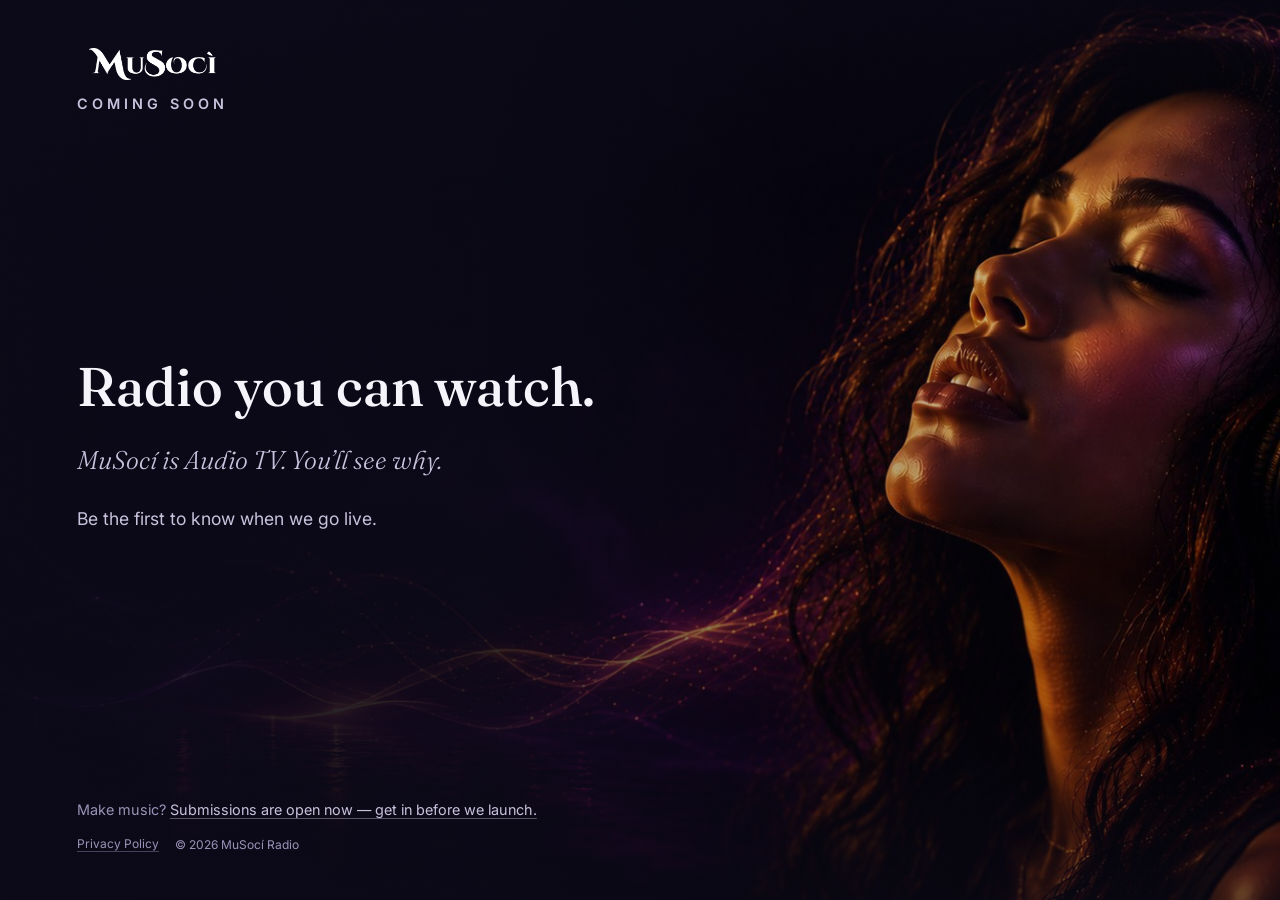
==== index.html @ f0b637be "Add files via upload" ====
<!DOCTYPE html>
<html lang="en">
<head>
<meta charset="UTF-8" />
<meta name="viewport" content="width=device-width, initial-scale=1.0" />
<title>MuSocí Radio — Coming Soon</title>
<meta name="description" content="MuSocí Radio is coming soon. Radio you can watch. Be the first to know when we go live." />
<meta name="robots" content="noindex" />
<!-- Open Graph / social share preview -->
<meta property="og:site_name" content="MuSocí Radio" />
<meta property="og:type" content="website" />
<meta property="og:title" content="MuSocí Radio — Coming Soon" />
<meta property="og:description" content="Radio you can watch. Be the first to know when we go live." />
<meta property="og:url" content="https://musociradio.com/" />
<meta property="og:image" content="https://musociradio.com/hero.jpg?v=1" />
<meta name="twitter:card" content="summary_large_image" />
<meta name="twitter:title" content="MuSocí Radio — Coming Soon" />
<meta name="twitter:description" content="Radio you can watch. Be the first to know when we go live." />
<meta name="twitter:image" content="https://musociradio.com/hero.jpg?v=1" />
<link rel="icon" type="image/png" href="MuSoci_wht.png" />
<link rel="apple-touch-icon" href="MuSoci_wht.png" />
<link rel="preconnect" href="https://fonts.googleapis.com">
<link rel="preconnect" href="https://fonts.gstatic.com" crossorigin>
<link href="https://fonts.googleapis.com/css2?family=Fraunces:opsz,wght@9..144,300;9..144,500;9..144,600&family=Inter:wght@300;400;500;600;700&display=swap" rel="stylesheet">
<link rel="stylesheet" href="styles.css?v=2" />
<script>
  (function (s, e, n, d, er) {
    s['Sender'] = er;
    s[er] = s[er] || function () {
      (s[er].q = s[er].q || []).push(arguments)
    }, s[er].l = 1 * new Date();
    s[er].on = function(event, callback) {
      s[er].listeners = s[er].listeners || {};
      (s[er].listeners[event] = s[er].listeners[event] || []).push(callback);
    };
    var a = e.createElement(n),
        m = e.getElementsByTagName(n)[0];
    a.async = 1;
    a.src = d;
    m.parentNode.insertBefore(a, m)
  })(window, document, 'script', 'https://cdn.sender.net/accounts_resources/universal.js', 'sender');
  sender('bee8ed750a2843')
</script>
</head>
<body>

<main class="hero">
  <div class="hero-overlay" aria-hidden="true"></div>

  <div class="hero-content">

    <div class="hero-top">
      <img src="MuSoci_text_wht.png" alt="MuSocí Radio" class="wordmark" />
      <p class="kicker">Coming Soon</p>
    </div>

    <div class="hero-mid">
      <h1 class="headline">
        Radio you can watch.<br />
        <span class="headline-sub">MuSocí is Audio TV. You&rsquo;ll see why.</span>
      </h1>

      <p class="signup-lead">Be the first to know when we go live.</p>

      <div class="signup-form-wrap">
        <div style="text-align: left" class="sender-form-field" data-sender-form-id="aQWyKM"></div>
      </div>
    </div>

    <div class="hero-bottom">
      <p class="artist-line">
        Make music? <a href="https://form.jotform.com/260776450439060" class="artist-link">Submissions are open now — get in before we launch.</a>
      </p>

      <footer class="hero-footer">
        <!-- FLAG: swap to https://musociradio.com/privacy.html once the real site
             is live and DNS is pointed there. Currently points to the GitHub Pages legal site
             (musoci-legal repo) since the original Netlify legal deploy was blocked. -->
        <a href="https://musociradio.github.io/musoci-legal/privacy.html" class="footer-link">Privacy Policy</a>
        <span class="footer-copy">&copy; 2026 MuSocí Radio</span>
      </footer>
    </div>

  </div>
</main>

</body>
</html>
---- styles.css ----
/* =========================================================
   MuSocí Radio — Coming Soon
   Single-screen hero. Palette + type pulled from the main
   site design system (see musoci-radio/css/styles.css).
   ========================================================= */

:root {
  --color-blue:      #3aa0c8;
  --color-purple:    #5b2f86;
  --color-magenta:   #b8326a;
  --color-pink:      #fe66c4;

  --bg-0: #0c0a18;
  --text-0: #f6f4fb;
  --text-1: #c9c2dd;
  --text-muted: #9b93b8;

  --grad-brand: linear-gradient(135deg, var(--color-blue) 0%, var(--color-purple) 55%, var(--color-magenta) 100%);

  --font-display: "Fraunces", Georgia, serif;
  --font-body: "Inter", -apple-system, BlinkMacSystemFont, "Segoe UI", sans-serif;
}

* { box-sizing: border-box; }

html, body {
  margin: 0;
  padding: 0;
  height: 100%;
  background: var(--bg-0);
  color: var(--text-0);
  font-family: var(--font-body);
}

.visually-hidden {
  position: absolute;
  width: 1px;
  height: 1px;
  padding: 0;
  margin: -1px;
  overflow: hidden;
  clip: rect(0, 0, 0, 0);
  white-space: nowrap;
  border: 0;
}

/* =========================================================
   HERO
   ========================================================= */

.hero {
  position: relative;
  min-height: 100dvh;
  width: 100%;
  overflow: hidden;
  background: var(--bg-0);
}

.hero::before {
  content: "";
  position: absolute;
  inset: 0;
  background: url("hero.jpg?v=1") no-repeat center center / cover;
  background-position: left center;
}

.hero-overlay {
  position: absolute;
  inset: 0;
  background:
    linear-gradient(90deg, rgba(12, 10, 24, 0.94) 0%, rgba(12, 10, 24, 0.86) 38%, rgba(12, 10, 24, 0.35) 62%, rgba(12, 10, 24, 0.08) 100%),
    linear-gradient(0deg, rgba(12, 10, 24, 0.55) 0%, rgba(12, 10, 24, 0) 22%, rgba(12, 10, 24, 0) 78%, rgba(12, 10, 24, 0.55) 100%);
}

.hero-content {
  position: relative;
  z-index: 1;
  min-height: 100dvh;
  display: flex;
  flex-direction: column;
  justify-content: space-between;
  padding: clamp(1.5rem, 4vw, 3rem) clamp(1.5rem, 6vw, 5rem);
  max-width: 720px;
}

/* --- Top: wordmark + kicker --- */

.hero-top {
  display: flex;
  flex-direction: column;
  align-items: center;
  align-self: flex-start;
  width: fit-content;
  max-width: 100%;
  gap: clamp(0.6rem, 1.6vh, 1rem);
}

.wordmark {
  height: clamp(26px, 3.6vh, 42px);
  width: auto;
  max-width: 100%;
  display: block;
}

.kicker {
  margin: 0;
  font-family: var(--font-body);
  font-weight: 600;
  font-size: clamp(0.75rem, 1.4vw, 0.9rem);
  letter-spacing: 0.28em;
  text-transform: uppercase;
  text-align: center;
  color: var(--text-1);

  /* LED shimmer, masked to the letterforms via background-clip: text
     so the glow only ever appears inside the glyphs themselves. */
  background-image: linear-gradient(
    100deg,
    var(--text-1) 0%,
    var(--text-1) 40%,
    #ffffff 48%,
    var(--color-pink) 52%,
    var(--text-1) 60%,
    var(--text-1) 100%
  );
  background-size: 280% 100%;
  background-position: 100% 0;
  -webkit-background-clip: text;
  background-clip: text;
  -webkit-text-fill-color: transparent;
  color: transparent;
  animation: kicker-shimmer 9.5s ease-in-out infinite;
}

@keyframes kicker-shimmer {
  0%   { background-position: 160% 0; }
  55%  { background-position: -60% 0; }
  100% { background-position: -60% 0; }
}

@media (prefers-reduced-motion: reduce) {
  .kicker {
    animation: none;
    background: none;
    -webkit-text-fill-color: currentColor;
    color: var(--text-1);
  }
}

/* --- Mid: headline + signup --- */

.hero-mid {
  display: flex;
  flex-direction: column;
  gap: clamp(1.25rem, 3vh, 2rem);
}

.headline {
  margin: 0;
  font-family: var(--font-display);
  font-weight: 500;
  line-height: 1.15;
  font-size: clamp(1.9rem, 5.2vw, 3.4rem);
  color: var(--text-0);
}

.headline-sub {
  display: inline-block;
  margin-top: 0.35em;
  font-weight: 300;
  font-style: italic;
  font-size: clamp(1.15rem, 2.6vw, 1.6rem);
  color: var(--text-1);
}

.signup-lead {
  margin: 0;
  font-size: clamp(0.95rem, 1.6vw, 1.1rem);
  color: var(--text-1);
}

/* --- Sender.net signup embed ---
   Sender injects its own markup/inline styles into .sender-form-field.
   These overrides target the common elements it renders (inputs, labels,
   submit button) to match the page's dark/brand look instead of Sender's
   default white-box styling. Class names below cover Sender's typical
   output; if their form builder changes markup, these may need a touch-up
   once the embed is live and actually rendered in a browser. */

.signup-form-wrap {
  max-width: 460px;
}

.signup-form-wrap .sender-form-field,
.signup-form-wrap form,
.signup-form-wrap .sender-form-container {
  background: transparent !important;
  box-shadow: none !important;
  border: none !important;
  padding: 0 !important;
  font-family: var(--font-body) !important;
}

.signup-form-wrap label,
.signup-form-wrap .sender-form-field-label {
  color: var(--text-1) !important;
  font-family: var(--font-body) !important;
  font-size: 0.8rem !important;
}

.signup-form-wrap input[type="text"],
.signup-form-wrap input[type="email"],
.signup-form-wrap .sender-form-field input {
  width: 100% !important;
  padding: 0.9rem 1.2rem !important;
  border-radius: 999px !important;
  border: 1px solid rgba(246, 244, 251, 0.22) !important;
  background: rgba(246, 244, 251, 0.06) !important;
  color: var(--text-0) !important;
  font-family: var(--font-body) !important;
  font-size: 0.95rem !important;
  margin-bottom: 0.75rem !important;
  box-sizing: border-box !important;
}

.signup-form-wrap input::placeholder {
  color: var(--text-muted) !important;
}

.signup-form-wrap input:focus {
  outline: none !important;
  border-color: var(--color-pink) !important;
  background: rgba(246, 244, 251, 0.1) !important;
}

.signup-form-wrap button,
.signup-form-wrap input[type="submit"],
.signup-form-wrap .sender-form-field button {
  width: auto !important;
  padding: 0.9rem 1.9rem !important;
  border-radius: 999px !important;
  border: none !important;
  background: var(--grad-brand) !important;
  color: #fff !important;
  font-family: var(--font-body) !important;
  font-weight: 600 !important;
  font-size: 0.95rem !important;
  letter-spacing: 0.02em !important;
  cursor: pointer !important;
  box-shadow:
    0 8px 24px -8px rgba(184, 50, 106, 0.6),
    0 0 0 1px rgba(255, 255, 255, 0.04) inset !important;
  transition: transform 0.2s ease, box-shadow 0.2s ease !important;
}

.signup-form-wrap button:hover,
.signup-form-wrap input[type="submit"]:hover {
  transform: translateY(-2px);
  box-shadow:
    0 12px 28px -8px rgba(184, 50, 106, 0.75),
    0 0 0 1px rgba(255, 255, 255, 0.06) inset !important;
}

/* --- Bottom: artist line + footer --- */

.hero-bottom {
  display: flex;
  flex-direction: column;
  gap: clamp(0.75rem, 2vh, 1.25rem);
}

.artist-line {
  margin: 0;
  font-size: clamp(0.8rem, 1.3vw, 0.9rem);
  color: var(--text-muted);
}

.artist-link {
  color: var(--text-1);
  text-decoration: underline;
  text-underline-offset: 3px;
  text-decoration-color: rgba(201, 194, 221, 0.4);
}

.artist-link:hover {
  color: var(--text-0);
  text-decoration-color: var(--color-pink);
}

.hero-footer {
  display: flex;
  align-items: center;
  gap: 1rem;
  font-size: 0.75rem;
  color: var(--text-muted);
}

.footer-link {
  color: var(--text-muted);
  text-decoration: none;
  border-bottom: 1px solid rgba(155, 147, 184, 0.4);
}

.footer-link:hover {
  color: var(--text-1);
  border-color: var(--text-1);
}

.footer-copy {
  color: var(--text-muted);
}

/* =========================================================
   RESPONSIVE — portrait / mobile
   ========================================================= */

@media (max-width: 720px) {
  .hero::before {
    /* Favor the subject (right side of the source photo) once the
       frame gets cropped narrow; the overlay keeps text legible
       over whatever part of the image sits behind it. */
    background-position: 68% center;
  }

  .hero-overlay {
    background:
      linear-gradient(180deg, rgba(12, 10, 24, 0.88) 0%, rgba(12, 10, 24, 0.72) 45%, rgba(12, 10, 24, 0.9) 100%),
      linear-gradient(90deg, rgba(12, 10, 24, 0.6) 0%, rgba(12, 10, 24, 0.3) 100%);
  }

  .hero-content {
    max-width: 100%;
  }

  .signup-form {
    max-width: 100%;
  }

  .hero-footer {
    flex-wrap: wrap;
    row-gap: 0.4rem;
  }
}

@media (max-height: 560px) {
  .hero-content {
    gap: 0.75rem;
  }
}
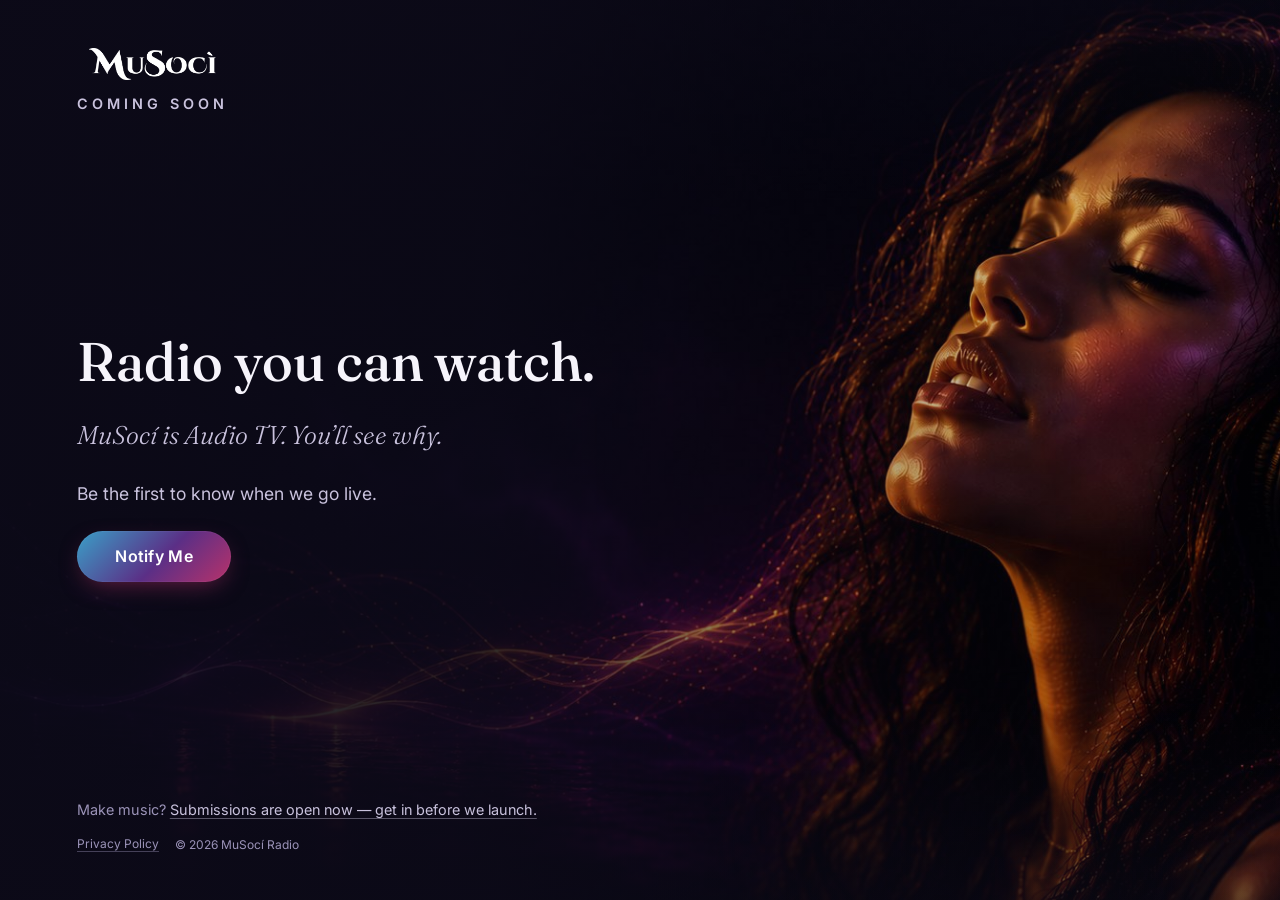
==== commit cbf23336: "Add files via upload" ====
--- a/index.html
+++ b/index.html
@@ -22,25 +22,7 @@
 <link rel="preconnect" href="https://fonts.googleapis.com">
 <link rel="preconnect" href="https://fonts.gstatic.com" crossorigin>
 <link href="https://fonts.googleapis.com/css2?family=Fraunces:opsz,wght@9..144,300;9..144,500;9..144,600&family=Inter:wght@300;400;500;600;700&display=swap" rel="stylesheet">
-<link rel="stylesheet" href="styles.css?v=2" />
-<script>
-  (function (s, e, n, d, er) {
-    s['Sender'] = er;
-    s[er] = s[er] || function () {
-      (s[er].q = s[er].q || []).push(arguments)
-    }, s[er].l = 1 * new Date();
-    s[er].on = function(event, callback) {
-      s[er].listeners = s[er].listeners || {};
-      (s[er].listeners[event] = s[er].listeners[event] || []).push(callback);
-    };
-    var a = e.createElement(n),
-        m = e.getElementsByTagName(n)[0];
-    a.async = 1;
-    a.src = d;
-    m.parentNode.insertBefore(a, m)
-  })(window, document, 'script', 'https://cdn.sender.net/accounts_resources/universal.js', 'sender');
-  sender('bee8ed750a2843')
-</script>
+<link rel="stylesheet" href="styles.css?v=3" />
 </head>
 <body>
 
@@ -62,9 +44,7 @@
 
       <p class="signup-lead">Be the first to know when we go live.</p>
 
-      <div class="signup-form-wrap">
-        <div style="text-align: left" class="sender-form-field" data-sender-form-id="aQWyKM"></div>
-      </div>
+      <a href="notify.html" class="notify-cta">Notify Me</a>
     </div>
 
     <div class="hero-bottom">
--- a/styles.css
+++ b/styles.css
@@ -179,6 +179,104 @@
   color: var(--text-1);
 }
 
+/* --- "Notify Me" CTA button on the coming-soon hero ---
+   Links to notify.html, which hosts the full Sender.net form
+   (email + name) on its own branded dark page. */
+
+.notify-cta {
+  display: inline-flex;
+  align-items: center;
+  justify-content: center;
+  align-self: flex-start;
+  padding: 0.95rem 2.4rem;
+  border-radius: 999px;
+  border: none;
+  background: var(--grad-brand);
+  color: #fff;
+  font-family: var(--font-body);
+  font-weight: 600;
+  font-size: 1rem;
+  letter-spacing: 0.02em;
+  text-decoration: none;
+  cursor: pointer;
+  box-shadow:
+    0 8px 24px -8px rgba(184, 50, 106, 0.6),
+    0 0 0 1px rgba(255, 255, 255, 0.04) inset;
+  transition: transform 0.2s ease, box-shadow 0.2s ease;
+}
+
+.notify-cta:hover {
+  transform: translateY(-2px);
+  box-shadow:
+    0 12px 28px -8px rgba(184, 50, 106, 0.75),
+    0 0 0 1px rgba(255, 255, 255, 0.06) inset;
+}
+
+/* --- notify.html — standalone signup page --- */
+
+.notify-page {
+  min-height: 100dvh;
+  width: 100%;
+  background: var(--bg-0);
+  display: flex;
+  align-items: center;
+  justify-content: center;
+  padding: clamp(1.5rem, 4vw, 3rem);
+  position: relative;
+}
+
+.notify-back {
+  position: absolute;
+  top: clamp(1.25rem, 3vh, 2rem);
+  left: clamp(1.25rem, 4vw, 2.5rem);
+  color: var(--text-1);
+  text-decoration: none;
+  font-size: 1.5rem;
+  line-height: 1;
+  opacity: 0.75;
+  transition: opacity 0.2s ease, color 0.2s ease;
+}
+
+.notify-back:hover {
+  opacity: 1;
+  color: var(--text-0);
+}
+
+.notify-content {
+  display: flex;
+  flex-direction: column;
+  align-items: center;
+  text-align: center;
+  gap: 0.5rem;
+  max-width: 460px;
+  width: 100%;
+}
+
+.notify-logo {
+  height: 56px;
+  width: auto;
+}
+
+.notify-wordmark {
+  height: clamp(28px, 4vh, 40px);
+  width: auto;
+  margin-top: 0.35rem;
+}
+
+.notify-kicker {
+  margin: 0 0 1.75rem;
+  font-family: var(--font-body);
+  font-weight: 600;
+  font-size: clamp(0.75rem, 1.4vw, 0.9rem);
+  letter-spacing: 0.28em;
+  text-transform: uppercase;
+  color: var(--text-1);
+}
+
+.notify-content .signup-form-wrap {
+  width: 100%;
+}
+
 /* --- Sender.net signup embed ---
    Sender injects its own markup/inline styles into .sender-form-field.
    These overrides target the common elements it renders (inputs, labels,
